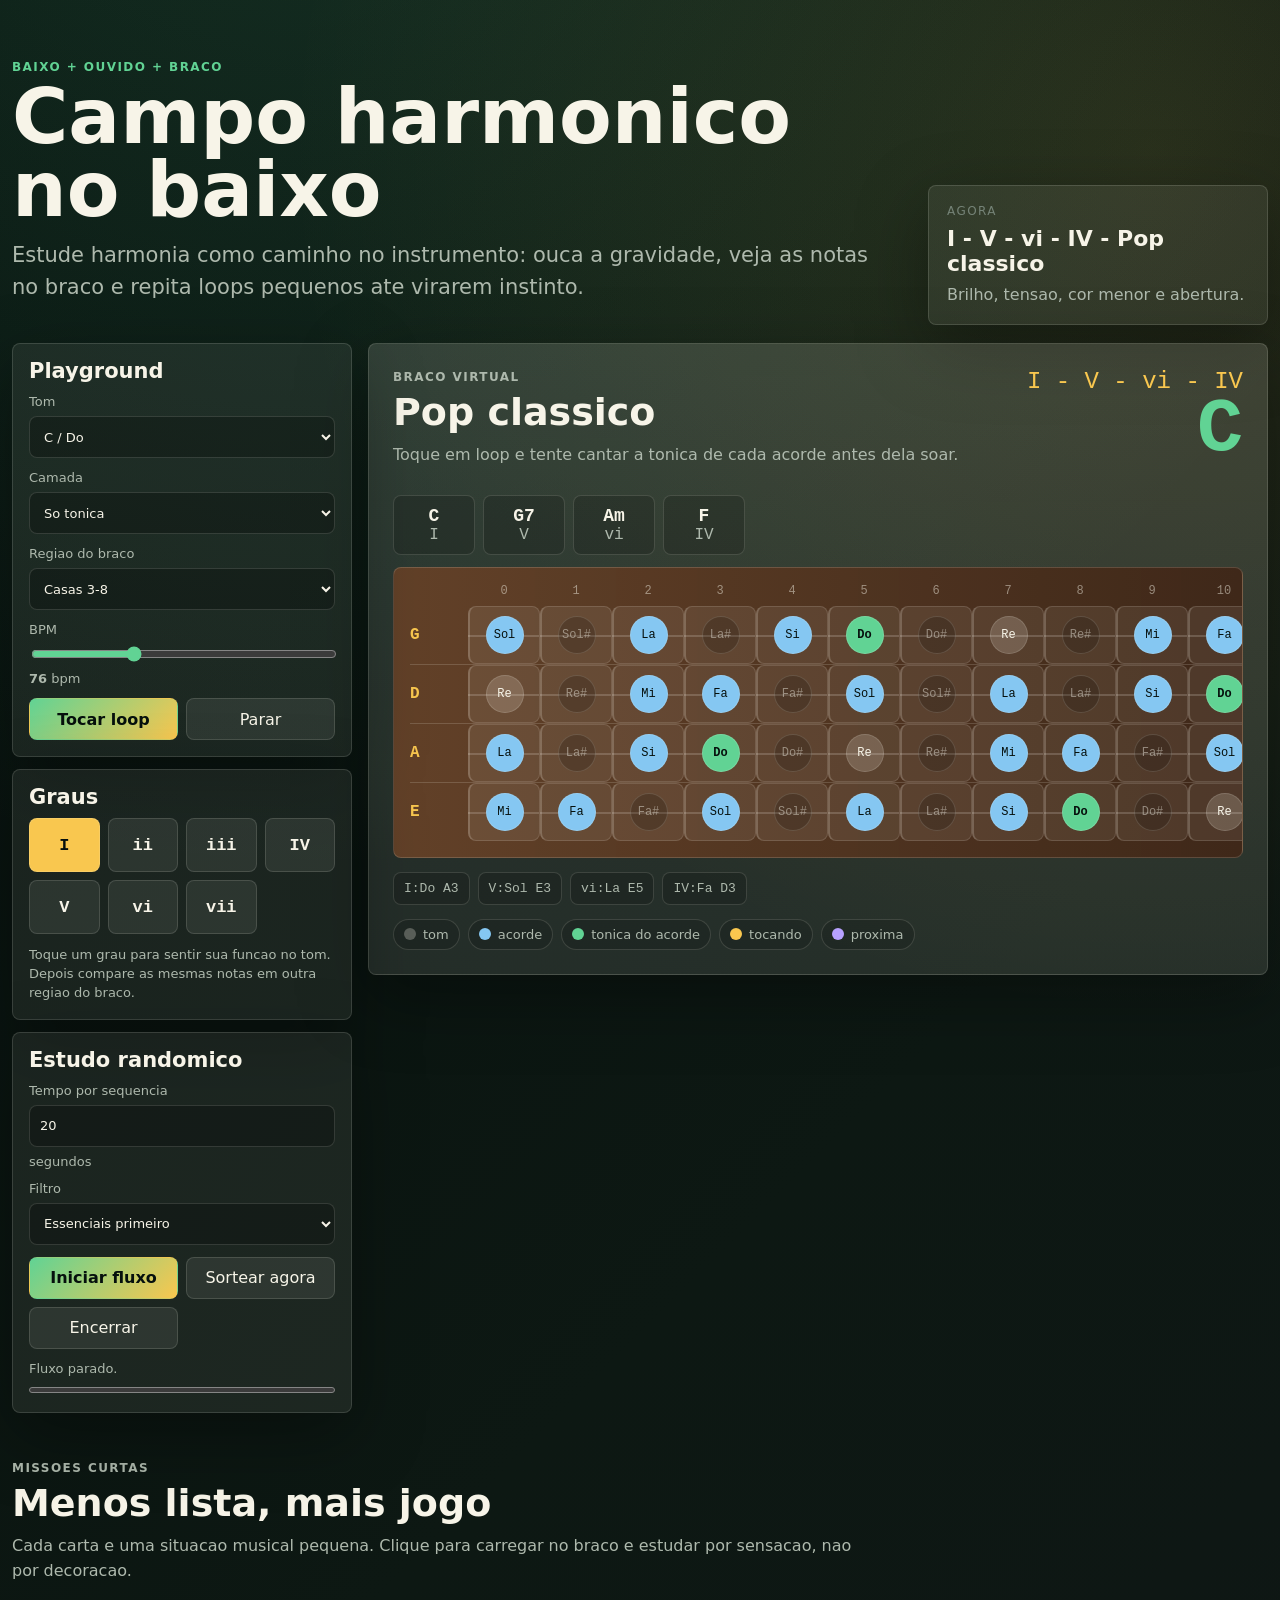
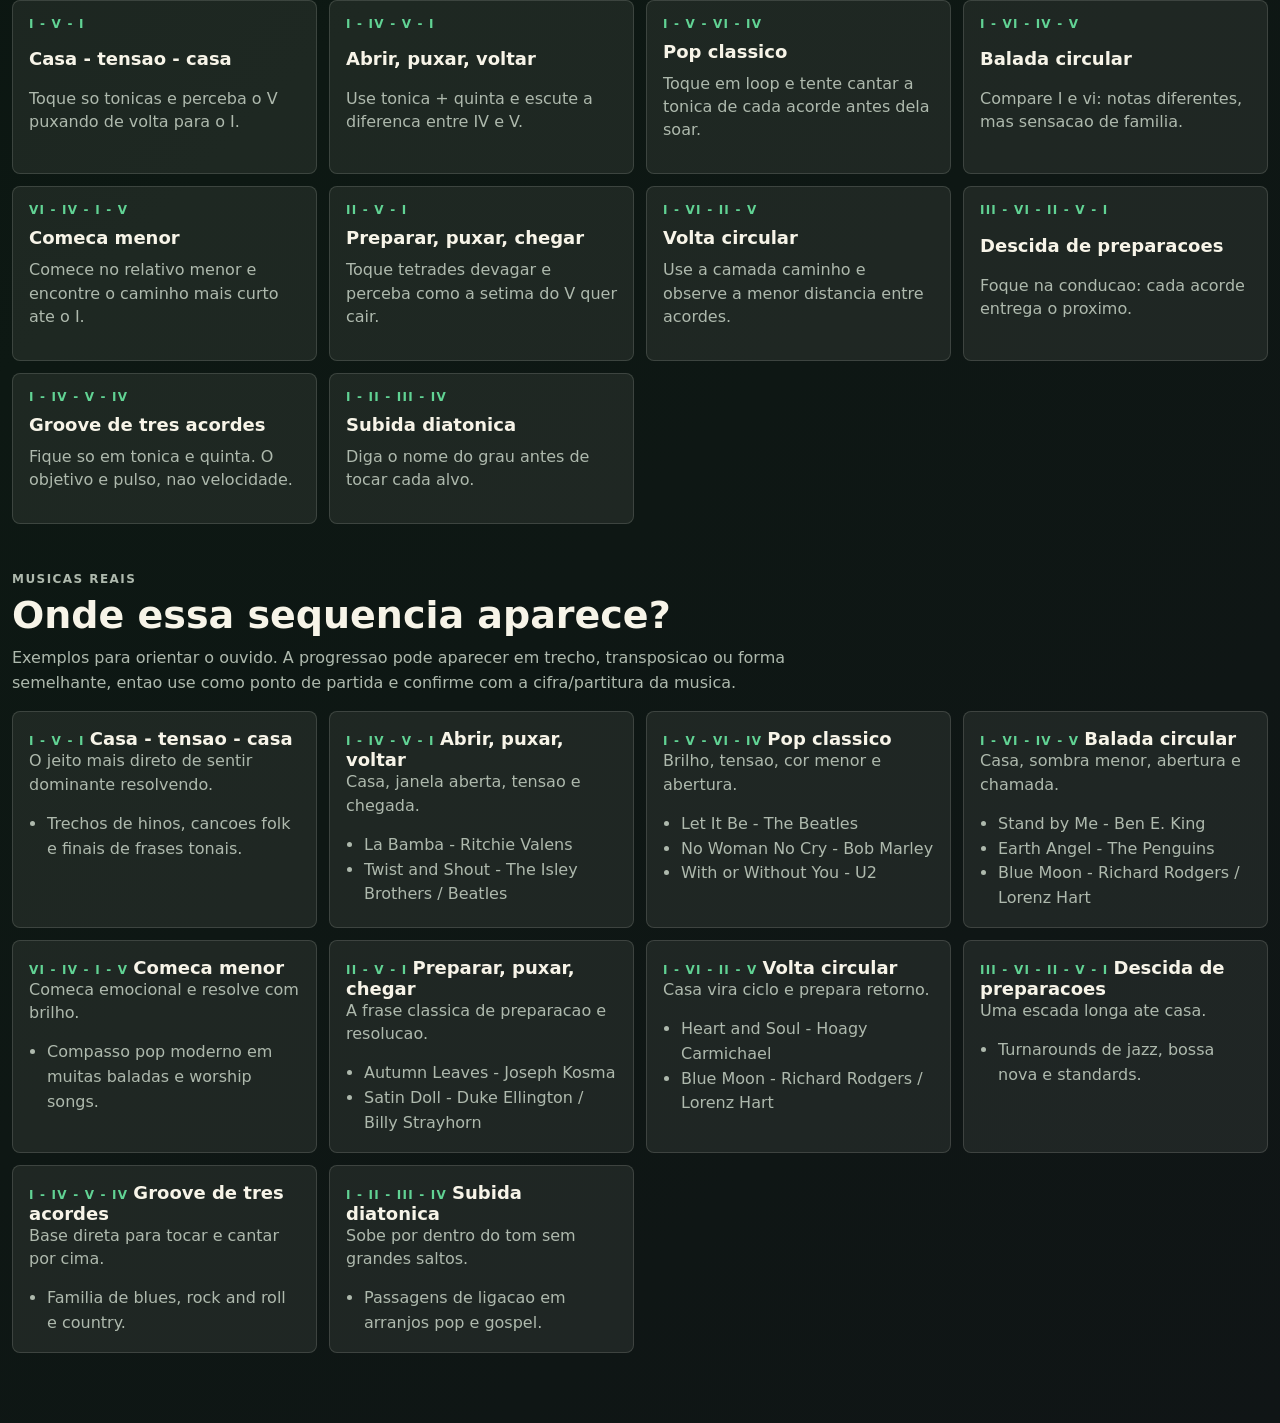
==== index.html @ 71bed336 "Build redesigned interactive fretboard MVP" ====
<!doctype html>
<html lang="pt-BR">
  <head>
    <meta charset="utf-8" />
    <meta name="viewport" content="width=device-width, initial-scale=1" />
    <title>Campo Harmonico no Baixo</title>
    <link rel="stylesheet" href="src/styles.css" />
  </head>
  <body>
    <div class="app-shell">
      <header class="topbar">
        <div>
          <p class="eyebrow">Baixo + ouvido + braco</p>
          <h1>Campo harmonico no baixo</h1>
          <p class="lead">
            Estude harmonia como caminho no instrumento: ouca a gravidade,
            veja as notas no braco e repita loops pequenos ate virarem instinto.
          </p>
        </div>
        <div class="session-card" aria-live="polite">
          <span class="session-label">Agora</span>
          <strong id="currentProgressionName">I - V - vi - IV</strong>
          <span id="currentProgressionFeeling">Casa, tensao, cor menor e abertura.</span>
        </div>
      </header>

      <main>
        <section class="workbench" aria-labelledby="playgroundTitle">
          <aside class="control-rail">
            <div class="panel compact">
              <h2 id="playgroundTitle">Playground</h2>
              <label>
                Tom
                <select id="keySelect"></select>
              </label>
              <label>
                Camada
                <select id="layerSelect">
                  <option value="root">So tonica</option>
                  <option value="root5">Tonica + quinta</option>
                  <option value="triad">Triade</option>
                  <option value="seventh">Tetrade</option>
                  <option value="path">Caminho ate o proximo acorde</option>
                </select>
              </label>
              <label>
                Regiao do braco
                <select id="regionSelect">
                  <option value="low">Casas 0-5</option>
                  <option value="mid" selected>Casas 3-8</option>
                  <option value="high">Casas 7-12</option>
                  <option value="all">Todo o braco</option>
                </select>
              </label>
              <label>
                BPM
                <input id="bpmInput" type="range" min="45" max="140" value="76" />
                <span><strong id="bpmValue">76</strong> bpm</span>
              </label>
              <div class="button-grid">
                <button id="playButton" class="primary">Tocar loop</button>
                <button id="stopButton">Parar</button>
              </div>
            </div>

            <div class="panel compact">
              <h2>Graus</h2>
              <div id="degreeButtons" class="degree-grid"></div>
              <p class="microcopy">
                Toque um grau para sentir sua funcao no tom. Depois compare as
                mesmas notas em outra regiao do braco.
              </p>
            </div>

            <div class="panel compact">
              <h2>Estudo randomico</h2>
              <label>
                Tempo por sequencia
                <input id="randomSeconds" type="number" min="5" max="90" value="20" />
                <span>segundos</span>
              </label>
              <label>
                Filtro
                <select id="randomScope">
                  <option value="guided">Essenciais primeiro</option>
                  <option value="all">Todas as sequencias</option>
                  <option value="cadence">Cadencias</option>
                  <option value="color">Cores populares</option>
                </select>
              </label>
              <div class="button-grid">
                <button id="randomStart" class="primary">Iniciar fluxo</button>
                <button id="randomNext">Sortear agora</button>
                <button id="randomStop">Encerrar</button>
              </div>
              <div class="timer">
                <span id="randomStatus">Fluxo parado.</span>
                <meter id="randomMeter" min="0" max="100" value="0"></meter>
              </div>
            </div>
          </aside>

          <section class="stage" aria-label="Braco virtual interativo">
            <div class="stage-header">
              <div>
                <p class="eyebrow">Braco virtual</p>
                <h2 id="stageTitle">Veja a harmonia andando</h2>
                <p id="stageSubtitle">
                  As notas claras pertencem ao tom; as fortes pertencem ao
                  acorde; a nota amarela e o alvo tocando agora.
                </p>
              </div>
              <div class="chord-display">
                <span id="currentRoman">I</span>
                <strong id="currentChord">C</strong>
              </div>
            </div>

            <div id="sequenceStrip" class="sequence-strip"></div>
            <div id="fretboard" class="fretboard"></div>
            <div id="notePath" class="note-path"></div>

            <div class="legend">
              <span><i class="swatch scale"></i> tom</span>
              <span><i class="swatch chord"></i> acorde</span>
              <span><i class="swatch root"></i> tonica do acorde</span>
              <span><i class="swatch target"></i> tocando</span>
              <span><i class="swatch next"></i> proxima</span>
            </div>
          </section>
        </section>

        <section class="mission-band" aria-labelledby="missionsTitle">
          <div class="section-heading">
            <p class="eyebrow">Missoes curtas</p>
            <h2 id="missionsTitle">Menos lista, mais jogo</h2>
            <p>
              Cada carta e uma situacao musical pequena. Clique para carregar
              no braco e estudar por sensacao, nao por decoracao.
            </p>
          </div>
          <div id="missionGrid" class="mission-grid"></div>
        </section>

        <section class="song-band" aria-labelledby="songTitle">
          <div class="section-heading">
            <p class="eyebrow">Musicas reais</p>
            <h2 id="songTitle">Onde essa sequencia aparece?</h2>
            <p>
              Exemplos para orientar o ouvido. A progressao pode aparecer em
              trecho, transposicao ou forma semelhante, entao use como ponto de
              partida e confirme com a cifra/partitura da musica.
            </p>
          </div>
          <div id="songExamples" class="song-grid"></div>
        </section>
      </main>
    </div>

    <script src="src/app.js"></script>
  </body>
</html>
---- src/styles.css ----
:root {
  color-scheme: dark;
  --bg: #07100d;
  --paper: #f1efe5;
  --ink: #f7f4e8;
  --muted: #aeb9ad;
  --soft: #758377;
  --line: rgba(247, 244, 232, 0.14);
  --panel: rgba(247, 244, 232, 0.07);
  --panel-strong: rgba(247, 244, 232, 0.11);
  --wood: #8f613b;
  --wood-dark: #3f2819;
  --green: #61d394;
  --blue: #85c7f2;
  --yellow: #f9c74f;
  --red: #ef6f6c;
  --violet: #b8a1ff;
  --radius: 8px;
  --shadow: 0 22px 70px rgba(0, 0, 0, 0.34);
  --mono: ui-monospace, SFMono-Regular, Menlo, Consolas, monospace;
  --sans: Inter, ui-sans-serif, system-ui, -apple-system, BlinkMacSystemFont, "Segoe UI", sans-serif;
}

* {
  box-sizing: border-box;
}

html {
  scroll-behavior: smooth;
}

body {
  margin: 0;
  min-height: 100vh;
  color: var(--ink);
  font-family: var(--sans);
  background:
    radial-gradient(circle at 25% -10%, rgba(97, 211, 148, 0.17), transparent 34%),
    radial-gradient(circle at 90% 5%, rgba(249, 199, 79, 0.12), transparent 28%),
    linear-gradient(135deg, #06100d 0%, #0d1813 46%, #101516 100%);
}

button,
select,
input {
  font: inherit;
}

button {
  min-height: 42px;
  border: 1px solid var(--line);
  border-radius: var(--radius);
  color: var(--ink);
  background: rgba(247, 244, 232, 0.08);
  cursor: pointer;
  transition: transform 0.12s ease, background 0.12s ease, border-color 0.12s ease;
}

button:hover {
  transform: translateY(-1px);
  background: rgba(247, 244, 232, 0.13);
  border-color: rgba(97, 211, 148, 0.45);
}

button.primary {
  border-color: transparent;
  color: #06100d;
  background: linear-gradient(135deg, var(--green), var(--yellow));
  font-weight: 800;
}

select,
input[type="number"] {
  width: 100%;
  min-height: 42px;
  border: 1px solid var(--line);
  border-radius: var(--radius);
  color: var(--ink);
  background: rgba(0, 0, 0, 0.24);
  padding: 9px 10px;
}

input[type="range"] {
  width: 100%;
  accent-color: var(--green);
}

.app-shell {
  width: min(1540px, calc(100% - 24px));
  margin: 0 auto;
  padding: 18px 0 70px;
}

.topbar {
  display: grid;
  grid-template-columns: minmax(0, 1fr) 340px;
  gap: 18px;
  align-items: end;
  padding: clamp(20px, 4vw, 42px) 0 18px;
}

.eyebrow {
  margin: 0 0 7px;
  color: var(--green);
  font-size: 12px;
  font-weight: 900;
  letter-spacing: 0.12em;
  text-transform: uppercase;
}

h1,
h2,
h3,
p {
  margin-top: 0;
}

h1 {
  max-width: 980px;
  margin-bottom: 12px;
  font-size: clamp(36px, 6vw, 82px);
  line-height: 0.95;
}

h2 {
  margin-bottom: 10px;
  font-size: clamp(24px, 3vw, 38px);
  line-height: 1.05;
}

.lead {
  max-width: 860px;
  color: var(--muted);
  font-size: clamp(16px, 2vw, 21px);
  line-height: 1.55;
}

.session-card,
.panel,
.stage {
  border: 1px solid var(--line);
  border-radius: var(--radius);
  background: var(--panel);
  box-shadow: var(--shadow);
}

.session-card {
  display: grid;
  gap: 8px;
  padding: 18px;
}

.session-label {
  color: var(--soft);
  font-size: 12px;
  text-transform: uppercase;
  letter-spacing: 0.12em;
}

.session-card strong {
  font-size: 22px;
}

.session-card span:last-child {
  color: var(--muted);
  line-height: 1.4;
}

.workbench {
  display: grid;
  grid-template-columns: 340px minmax(0, 1fr);
  gap: 16px;
  align-items: start;
}

.control-rail {
  position: sticky;
  top: 12px;
  display: grid;
  gap: 12px;
}

.panel {
  padding: 16px;
}

.panel.compact h2 {
  font-size: 21px;
}

.panel label {
  display: grid;
  gap: 7px;
  margin-top: 12px;
  color: var(--muted);
  font-size: 13px;
}

.button-grid {
  display: grid;
  grid-template-columns: repeat(2, minmax(0, 1fr));
  gap: 8px;
  margin-top: 12px;
}

.button-grid button:first-child:last-child {
  grid-column: 1 / -1;
}

.degree-grid {
  display: grid;
  grid-template-columns: repeat(4, minmax(0, 1fr));
  gap: 8px;
}

.degree-button {
  min-height: 54px;
  font-family: var(--mono);
  font-size: 17px;
  font-weight: 900;
}

.degree-button.active {
  color: #06100d;
  background: var(--yellow);
}

.microcopy {
  margin: 12px 0 0;
  color: var(--muted);
  font-size: 13px;
  line-height: 1.45;
}

.timer {
  display: grid;
  gap: 8px;
  margin-top: 12px;
  color: var(--muted);
  font-size: 13px;
}

meter {
  width: 100%;
  height: 12px;
}

.stage {
  min-width: 0;
  padding: clamp(16px, 2vw, 24px);
  background:
    linear-gradient(180deg, rgba(247, 244, 232, 0.08), rgba(247, 244, 232, 0.04)),
    var(--panel);
}

.stage-header {
  display: grid;
  grid-template-columns: minmax(0, 1fr) auto;
  gap: 16px;
  align-items: start;
}

.stage-header p {
  color: var(--muted);
  line-height: 1.5;
}

.chord-display {
  min-width: 150px;
  text-align: right;
}

.chord-display span {
  display: block;
  color: var(--yellow);
  font-family: var(--mono);
  font-size: 24px;
}

.chord-display strong {
  display: block;
  color: var(--green);
  font-family: var(--mono);
  font-size: clamp(42px, 6vw, 82px);
  line-height: 0.9;
}

.sequence-strip,
.note-path,
.legend {
  display: flex;
  flex-wrap: wrap;
  gap: 8px;
}

.sequence-strip {
  margin: 12px 0;
}

.step-card {
  min-width: 82px;
  border: 1px solid var(--line);
  border-radius: var(--radius);
  padding: 10px;
  background: rgba(0, 0, 0, 0.17);
  color: var(--muted);
  font-family: var(--mono);
  text-align: center;
}

.step-card strong {
  display: block;
  color: var(--ink);
  font-size: 18px;
}

.step-card.active {
  color: #06100d;
  background: var(--yellow);
  border-color: transparent;
}

.step-card.active strong {
  color: #06100d;
}

.fretboard {
  overflow-x: auto;
  border: 1px solid rgba(247, 244, 232, 0.16);
  border-radius: var(--radius);
  background:
    linear-gradient(90deg, rgba(143, 97, 59, 0.44), rgba(63, 40, 25, 0.52)),
    var(--wood-dark);
  padding: 16px;
}

.fret-labels,
.string-row {
  display: grid;
  grid-template-columns: 58px repeat(13, 72px);
  min-width: 994px;
}

.fret-labels {
  margin-bottom: 8px;
  color: rgba(247, 244, 232, 0.48);
  font-family: var(--mono);
  font-size: 12px;
  text-align: center;
}

.string-row {
  min-height: 58px;
  align-items: center;
  border-bottom: 1px solid rgba(247, 244, 232, 0.16);
}

.string-row:last-child {
  border-bottom: 0;
}

.string-name {
  color: var(--yellow);
  font-family: var(--mono);
  font-weight: 900;
}

.fret {
  position: relative;
  display: grid;
  place-items: center;
  height: 58px;
  border-left: 2px solid rgba(247, 244, 232, 0.2);
}

.fret::before {
  content: "";
  position: absolute;
  right: 0;
  left: -2px;
  top: 50%;
  height: 2px;
  background: rgba(247, 244, 232, 0.18);
}

.note-dot {
  position: relative;
  z-index: 1;
  display: grid;
  place-items: center;
  width: 38px;
  height: 38px;
  border: 1px solid rgba(247, 244, 232, 0.15);
  border-radius: 50%;
  color: rgba(247, 244, 232, 0.45);
  background: rgba(0, 0, 0, 0.18);
  font-family: var(--mono);
  font-size: 12px;
}

.fret.scale .note-dot {
  color: var(--ink);
  background: rgba(247, 244, 232, 0.18);
}

.fret.chord .note-dot {
  color: #06100d;
  background: var(--blue);
}

.fret.root .note-dot {
  color: #06100d;
  background: var(--green);
  font-weight: 900;
}

.fret.next .note-dot {
  box-shadow: 0 0 0 5px rgba(184, 161, 255, 0.18);
  border-color: var(--violet);
}

.fret.target .note-dot {
  width: 48px;
  height: 48px;
  color: #211600;
  background: var(--yellow);
  box-shadow: 0 0 0 7px rgba(249, 199, 79, 0.18), 0 0 34px rgba(249, 199, 79, 0.34);
  font-weight: 900;
}

.note-path {
  margin-top: 14px;
}

.note-pill {
  border: 1px solid var(--line);
  border-radius: var(--radius);
  padding: 8px 10px;
  color: var(--muted);
  background: rgba(0, 0, 0, 0.16);
  font-family: var(--mono);
  font-size: 13px;
}

.note-pill.active {
  color: #06100d;
  background: var(--yellow);
  border-color: transparent;
  font-weight: 900;
}

.legend {
  margin-top: 14px;
  color: var(--muted);
  font-size: 13px;
}

.legend span {
  display: inline-flex;
  align-items: center;
  gap: 7px;
  border: 1px solid var(--line);
  border-radius: 999px;
  padding: 7px 10px;
  background: rgba(0, 0, 0, 0.14);
}

.swatch {
  display: inline-block;
  width: 12px;
  height: 12px;
  border-radius: 50%;
}

.swatch.scale {
  background: rgba(247, 244, 232, 0.28);
}

.swatch.chord {
  background: var(--blue);
}

.swatch.root {
  background: var(--green);
}

.swatch.target {
  background: var(--yellow);
}

.swatch.next {
  background: var(--violet);
}

.mission-band,
.song-band {
  margin-top: 18px;
  padding: clamp(18px, 3vw, 28px) 0 0;
}

.section-heading {
  max-width: 860px;
}

.section-heading p {
  color: var(--muted);
  line-height: 1.55;
}

.mission-grid,
.song-grid {
  display: grid;
  grid-template-columns: repeat(4, minmax(0, 1fr));
  gap: 12px;
}

.mission-card,
.song-card {
  border: 1px solid var(--line);
  border-radius: var(--radius);
  padding: 16px;
  background: var(--panel);
}

.mission-card {
  display: grid;
  gap: 10px;
  cursor: pointer;
}

.mission-card:hover {
  border-color: rgba(97, 211, 148, 0.45);
  background: var(--panel-strong);
}

.mission-card .tag,
.song-card .tag {
  color: var(--green);
  font-size: 12px;
  font-weight: 900;
  letter-spacing: 0.1em;
  text-transform: uppercase;
}

.mission-card strong,
.song-card strong {
  font-size: 18px;
}

.mission-card p,
.song-card p {
  color: var(--muted);
  line-height: 1.45;
}

.song-card ul {
  margin: 10px 0 0;
  padding-left: 18px;
  color: var(--muted);
  line-height: 1.55;
}

@media (max-width: 1180px) {
  .topbar,
  .workbench {
    grid-template-columns: 1fr;
  }

  .control-rail {
    position: static;
    grid-template-columns: repeat(3, minmax(0, 1fr));
  }

  .mission-grid,
  .song-grid {
    grid-template-columns: repeat(2, minmax(0, 1fr));
  }
}

@media (max-width: 760px) {
  .app-shell {
    width: min(100% - 16px, 1540px);
    padding-top: 8px;
  }

  .control-rail,
  .mission-grid,
  .song-grid {
    grid-template-columns: 1fr;
  }

  .stage-header {
    grid-template-columns: 1fr;
  }

  .chord-display {
    text-align: left;
  }

  .button-grid {
    grid-template-columns: 1fr;
  }
}
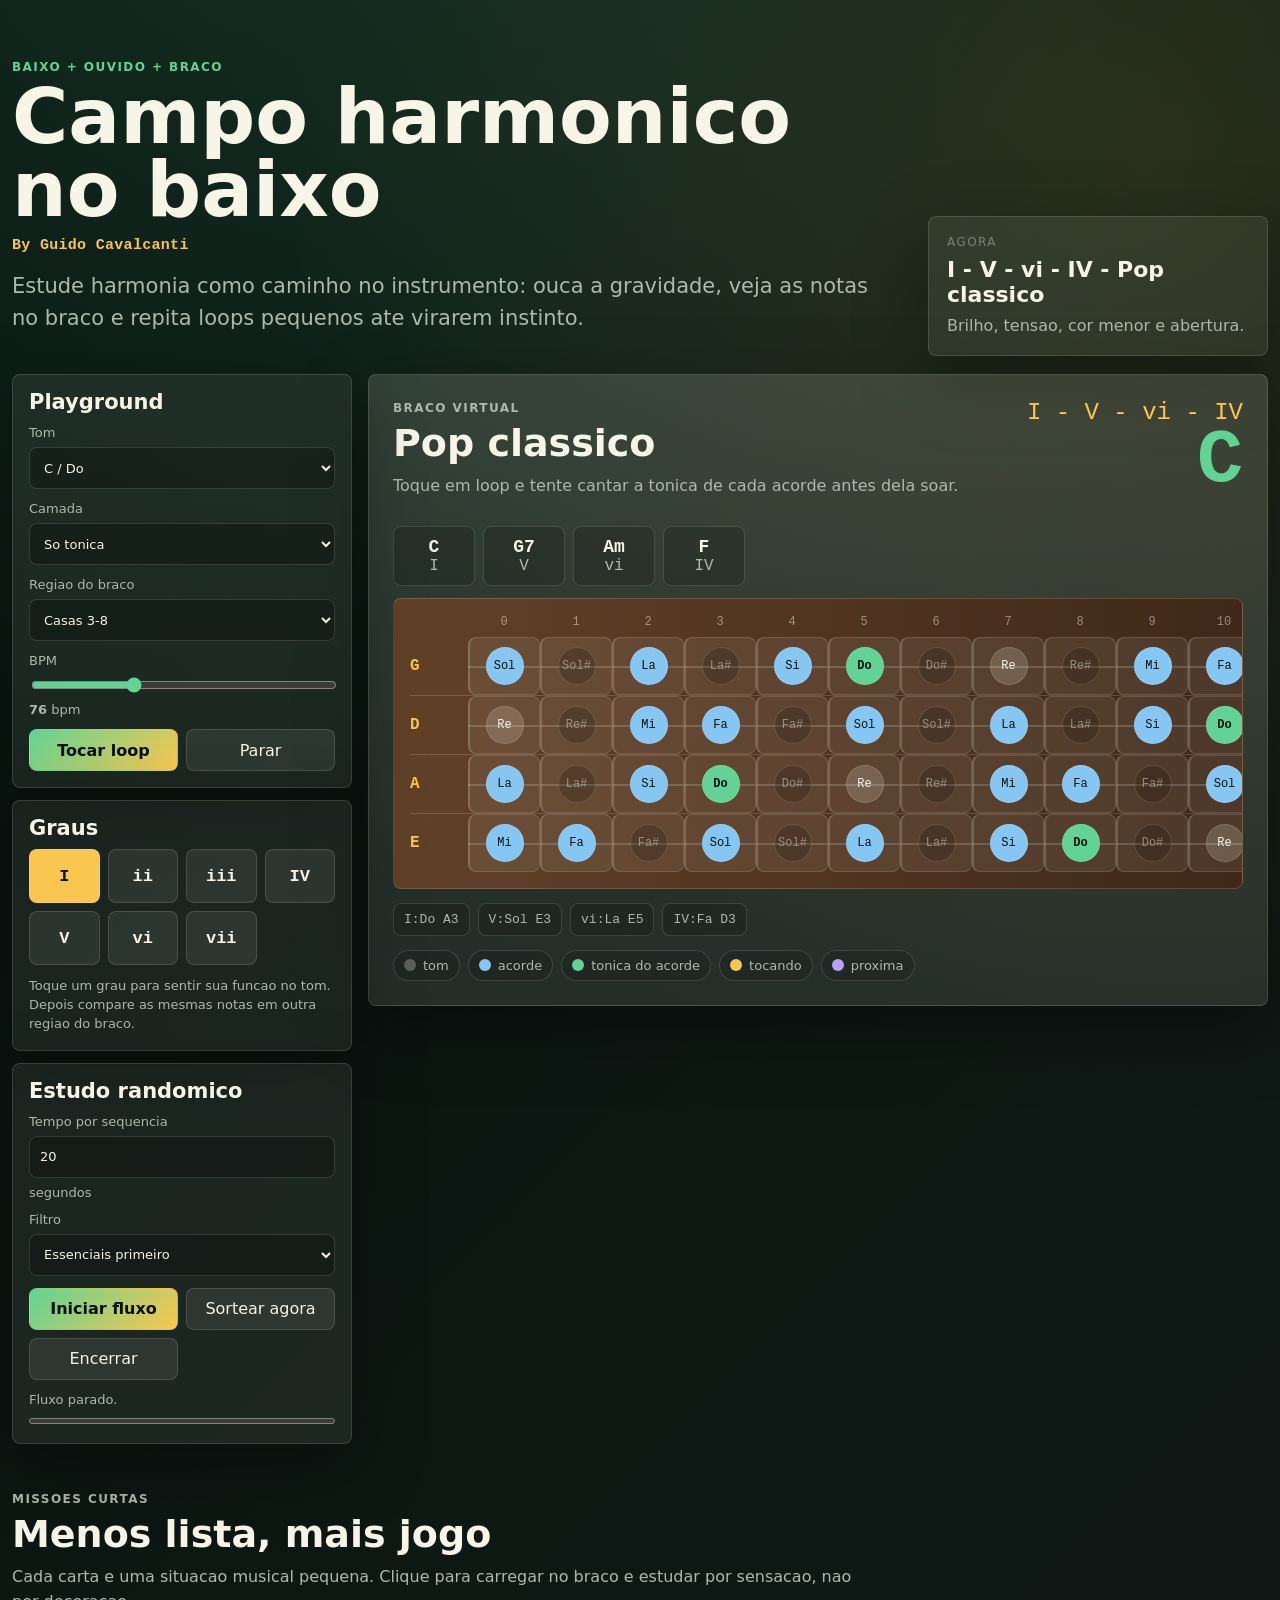
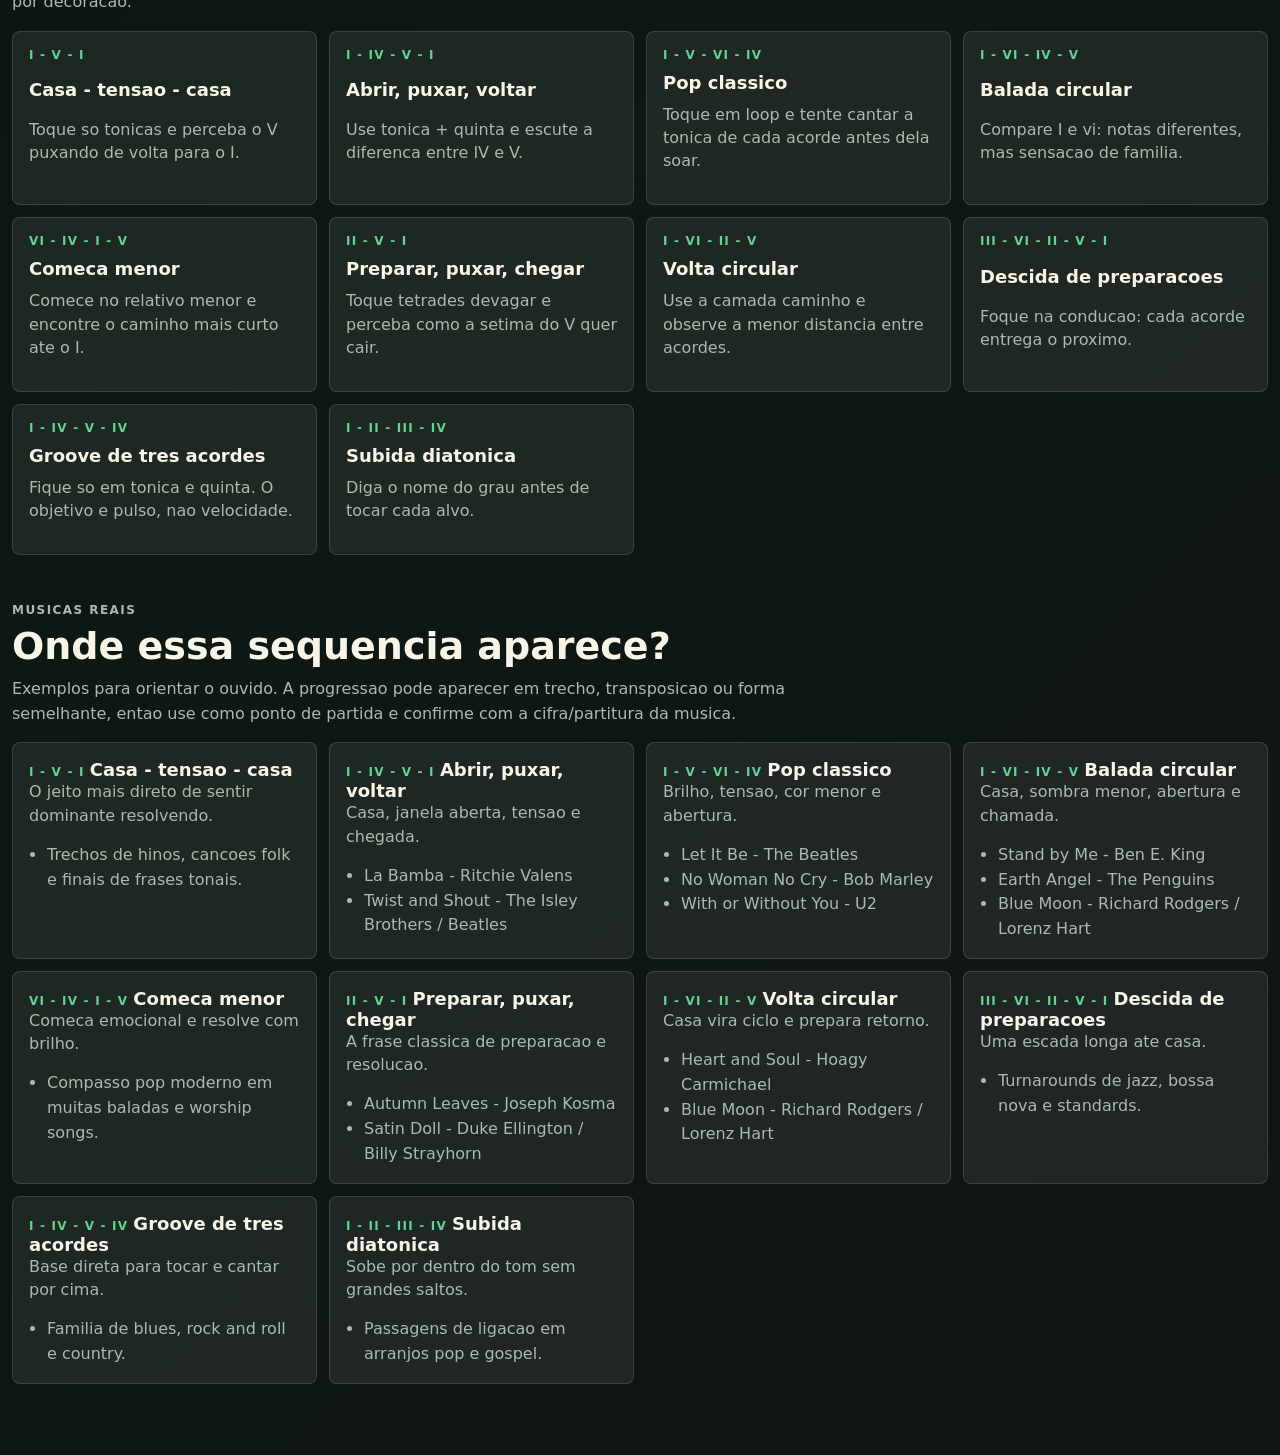
==== commit 7e015ba9: "Add Guido Cavalcanti byline" ====
--- a/index.html
+++ b/index.html
@@ -12,6 +12,7 @@
         <div>
           <p class="eyebrow">Baixo + ouvido + braco</p>
           <h1>Campo harmonico no baixo</h1>
+          <p class="byline">By Guido Cavalcanti</p>
           <p class="lead">
             Estude harmonia como caminho no instrumento: ouca a gravidade,
             veja as notas no braco e repita loops pequenos ate virarem instinto.
--- a/src/styles.css
+++ b/src/styles.css
@@ -122,6 +122,15 @@
   line-height: 0.95;
 }
 
+.byline {
+  margin: -2px 0 16px;
+  color: var(--yellow);
+  font-family: var(--mono);
+  font-size: 15px;
+  font-weight: 800;
+  letter-spacing: 0.02em;
+}
+
 h2 {
   margin-bottom: 10px;
   font-size: clamp(24px, 3vw, 38px);
